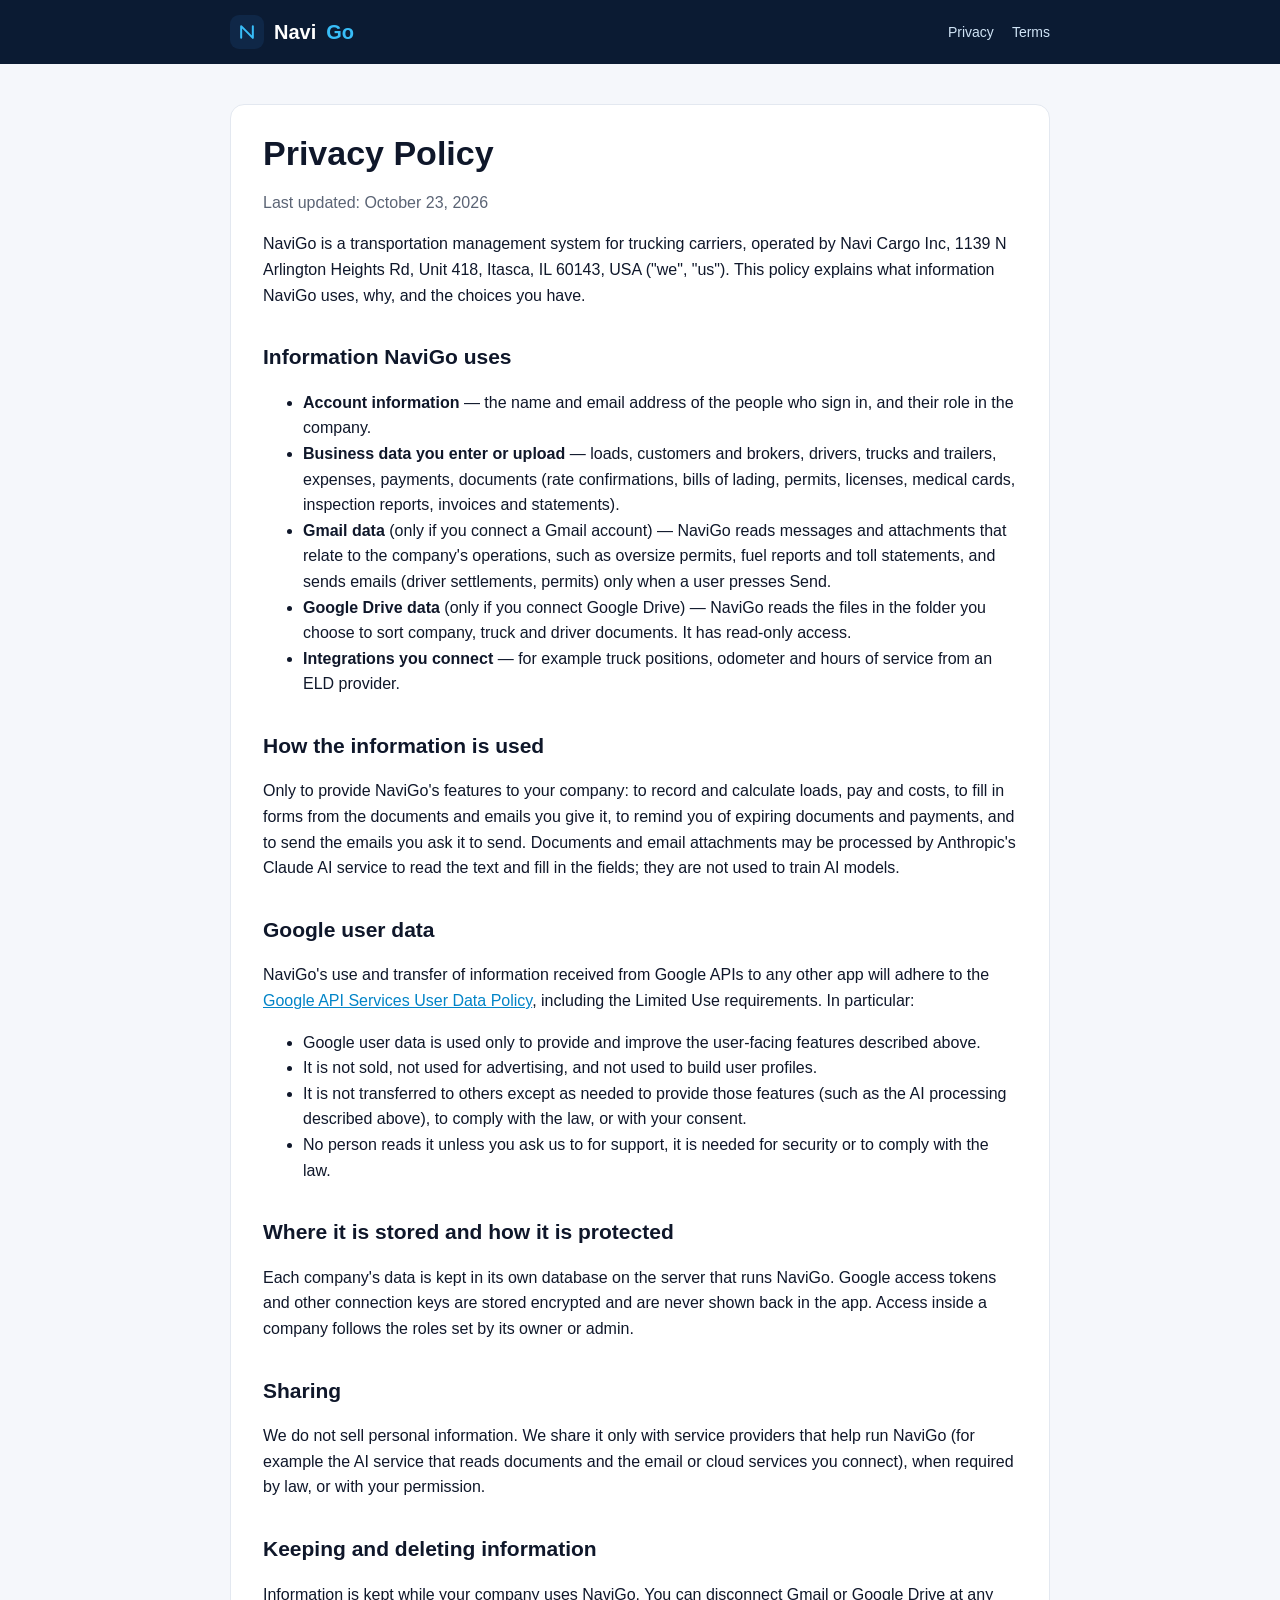
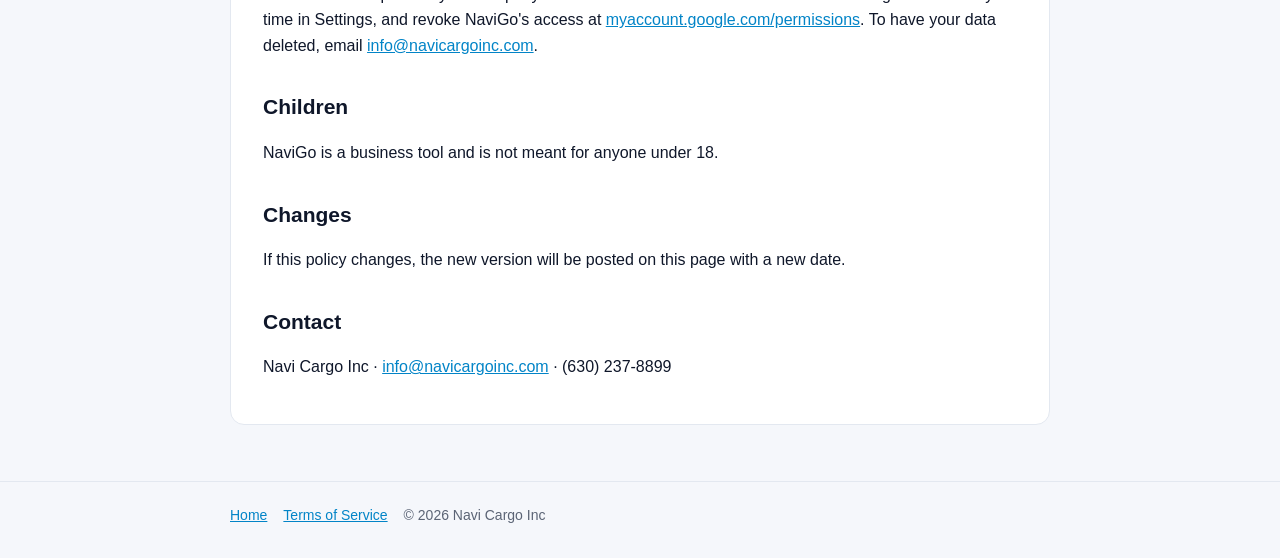
==== privacy.html @ f0b3c35f "NaviGo home page, Privacy Policy, Terms of Service Co-Authored-By: Claude Opus 5.5 <noreply@anthropi" ====
<!doctype html>
<html lang="en">
<head>
<meta charset="utf-8">
<meta name="viewport" content="width=device-width, initial-scale=1">
<title>NaviGo Privacy Policy</title>
<link rel="stylesheet" href="style.css">
</head>
<body>
<header><div class="wrap">
  <a class="brand" href="./"><span class="logo"><svg width="20" height="20" viewBox="0 0 24 24" fill="none" stroke="#38bdf8" stroke-width="2.4" stroke-linecap="round" stroke-linejoin="round"><path d="M5 19V5l14 14V5"/></svg></span>Navi<span>Go</span></a>
  <nav><a href="privacy.html">Privacy</a><a href="terms.html">Terms</a></nav>
</div></header>
<main><div class="wrap"><div class="doc">
  <h1>Privacy Policy</h1>
  <p class="muted">Last updated: October 23, 2026</p>

  <p>NaviGo is a transportation management system for trucking carriers, operated by Navi Cargo Inc, 1139 N Arlington Heights Rd, Unit 418, Itasca, IL 60143, USA ("we", "us"). This policy explains what information NaviGo uses, why, and the choices you have.</p>

  <h2>Information NaviGo uses</h2>
  <ul>
    <li><b>Account information</b> — the name and email address of the people who sign in, and their role in the company.</li>
    <li><b>Business data you enter or upload</b> — loads, customers and brokers, drivers, trucks and trailers, expenses, payments, documents (rate confirmations, bills of lading, permits, licenses, medical cards, inspection reports, invoices and statements).</li>
    <li><b>Gmail data</b> (only if you connect a Gmail account) — NaviGo reads messages and attachments that relate to the company's operations, such as oversize permits, fuel reports and toll statements, and sends emails (driver settlements, permits) only when a user presses Send.</li>
    <li><b>Google Drive data</b> (only if you connect Google Drive) — NaviGo reads the files in the folder you choose to sort company, truck and driver documents. It has read-only access.</li>
    <li><b>Integrations you connect</b> — for example truck positions, odometer and hours of service from an ELD provider.</li>
  </ul>

  <h2>How the information is used</h2>
  <p>Only to provide NaviGo's features to your company: to record and calculate loads, pay and costs, to fill in forms from the documents and emails you give it, to remind you of expiring documents and payments, and to send the emails you ask it to send. Documents and email attachments may be processed by Anthropic's Claude AI service to read the text and fill in the fields; they are not used to train AI models.</p>

  <h2>Google user data</h2>
  <p>NaviGo's use and transfer of information received from Google APIs to any other app will adhere to the <a href="https://developers.google.com/terms/api-services-user-data-policy">Google API Services User Data Policy</a>, including the Limited Use requirements. In particular:</p>
  <ul>
    <li>Google user data is used only to provide and improve the user-facing features described above.</li>
    <li>It is not sold, not used for advertising, and not used to build user profiles.</li>
    <li>It is not transferred to others except as needed to provide those features (such as the AI processing described above), to comply with the law, or with your consent.</li>
    <li>No person reads it unless you ask us to for support, it is needed for security or to comply with the law.</li>
  </ul>

  <h2>Where it is stored and how it is protected</h2>
  <p>Each company's data is kept in its own database on the server that runs NaviGo. Google access tokens and other connection keys are stored encrypted and are never shown back in the app. Access inside a company follows the roles set by its owner or admin.</p>

  <h2>Sharing</h2>
  <p>We do not sell personal information. We share it only with service providers that help run NaviGo (for example the AI service that reads documents and the email or cloud services you connect), when required by law, or with your permission.</p>

  <h2>Keeping and deleting information</h2>
  <p>Information is kept while your company uses NaviGo. You can disconnect Gmail or Google Drive at any time in Settings, and revoke NaviGo's access at <a href="https://myaccount.google.com/permissions">myaccount.google.com/permissions</a>. To have your data deleted, email <a href="mailto:info@navicargoinc.com">info@navicargoinc.com</a>.</p>

  <h2>Children</h2>
  <p>NaviGo is a business tool and is not meant for anyone under 18.</p>

  <h2>Changes</h2>
  <p>If this policy changes, the new version will be posted on this page with a new date.</p>

  <h2>Contact</h2>
  <p>Navi Cargo Inc · <a href="mailto:info@navicargoinc.com">info@navicargoinc.com</a> · (630) 237-8899</p>
</div></div></main>
<footer><div class="wrap"><a href="./">Home</a><a href="terms.html">Terms of Service</a><span>© 2026 Navi Cargo Inc</span></div></footer>
</body>
</html>
---- style.css ----
:root {
  --bg: #f5f7fb; --card: #ffffff; --text: #0f172a; --muted: #5b6475; --line: #e3e8f0; --accent: #0284c7; --navy: #0b1b33;
}
@media (prefers-color-scheme: dark) {
  :root { --bg: #0b1220; --card: #111a2c; --text: #e6ebf3; --muted: #9aa6b8; --line: #22304a; --accent: #38bdf8; }
}
* { box-sizing: border-box; }
body { margin: 0; background: var(--bg); color: var(--text); font: 16px/1.6 -apple-system, BlinkMacSystemFont, "Segoe UI", Inter, Roboto, sans-serif; }
header { background: var(--navy); color: #fff; }
.wrap { max-width: 860px; margin: 0 auto; padding: 0 20px; }
header .wrap { display: flex; align-items: center; justify-content: space-between; height: 64px; gap: 16px; }
.brand { display: flex; align-items: center; gap: 10px; color: #fff; text-decoration: none; font-weight: 700; font-size: 20px; }
.brand span { color: #38bdf8; }
.logo { width: 34px; height: 34px; border-radius: 9px; background: #0f2747; display: grid; place-items: center; }
nav a { color: #cfe3f5; text-decoration: none; margin-left: 18px; font-size: 14px; }
nav a:hover { color: #fff; }
main { padding: 40px 0 56px; }
h1 { font-size: 34px; line-height: 1.2; margin: 0 0 12px; }
h2 { font-size: 21px; margin: 32px 0 8px; }
p, li { color: var(--text); }
.lead { font-size: 19px; color: var(--muted); max-width: 640px; }
.muted { color: var(--muted); }
.grid { display: grid; grid-template-columns: repeat(auto-fit, minmax(240px, 1fr)); gap: 14px; margin-top: 28px; }
.card { background: var(--card); border: 1px solid var(--line); border-radius: 14px; padding: 18px 20px; }
.card h3 { margin: 0 0 6px; font-size: 16px; }
.card p { margin: 0; color: var(--muted); font-size: 14.5px; }
.doc { background: var(--card); border: 1px solid var(--line); border-radius: 14px; padding: 28px 32px; }
a { color: var(--accent); }
footer { border-top: 1px solid var(--line); padding: 22px 0 32px; font-size: 14px; color: var(--muted); }
footer a { margin-right: 16px; }
@media (max-width: 600px) {
  h1 { font-size: 27px; }
  .doc { padding: 20px 18px; }
  nav a { margin-left: 12px; }
}
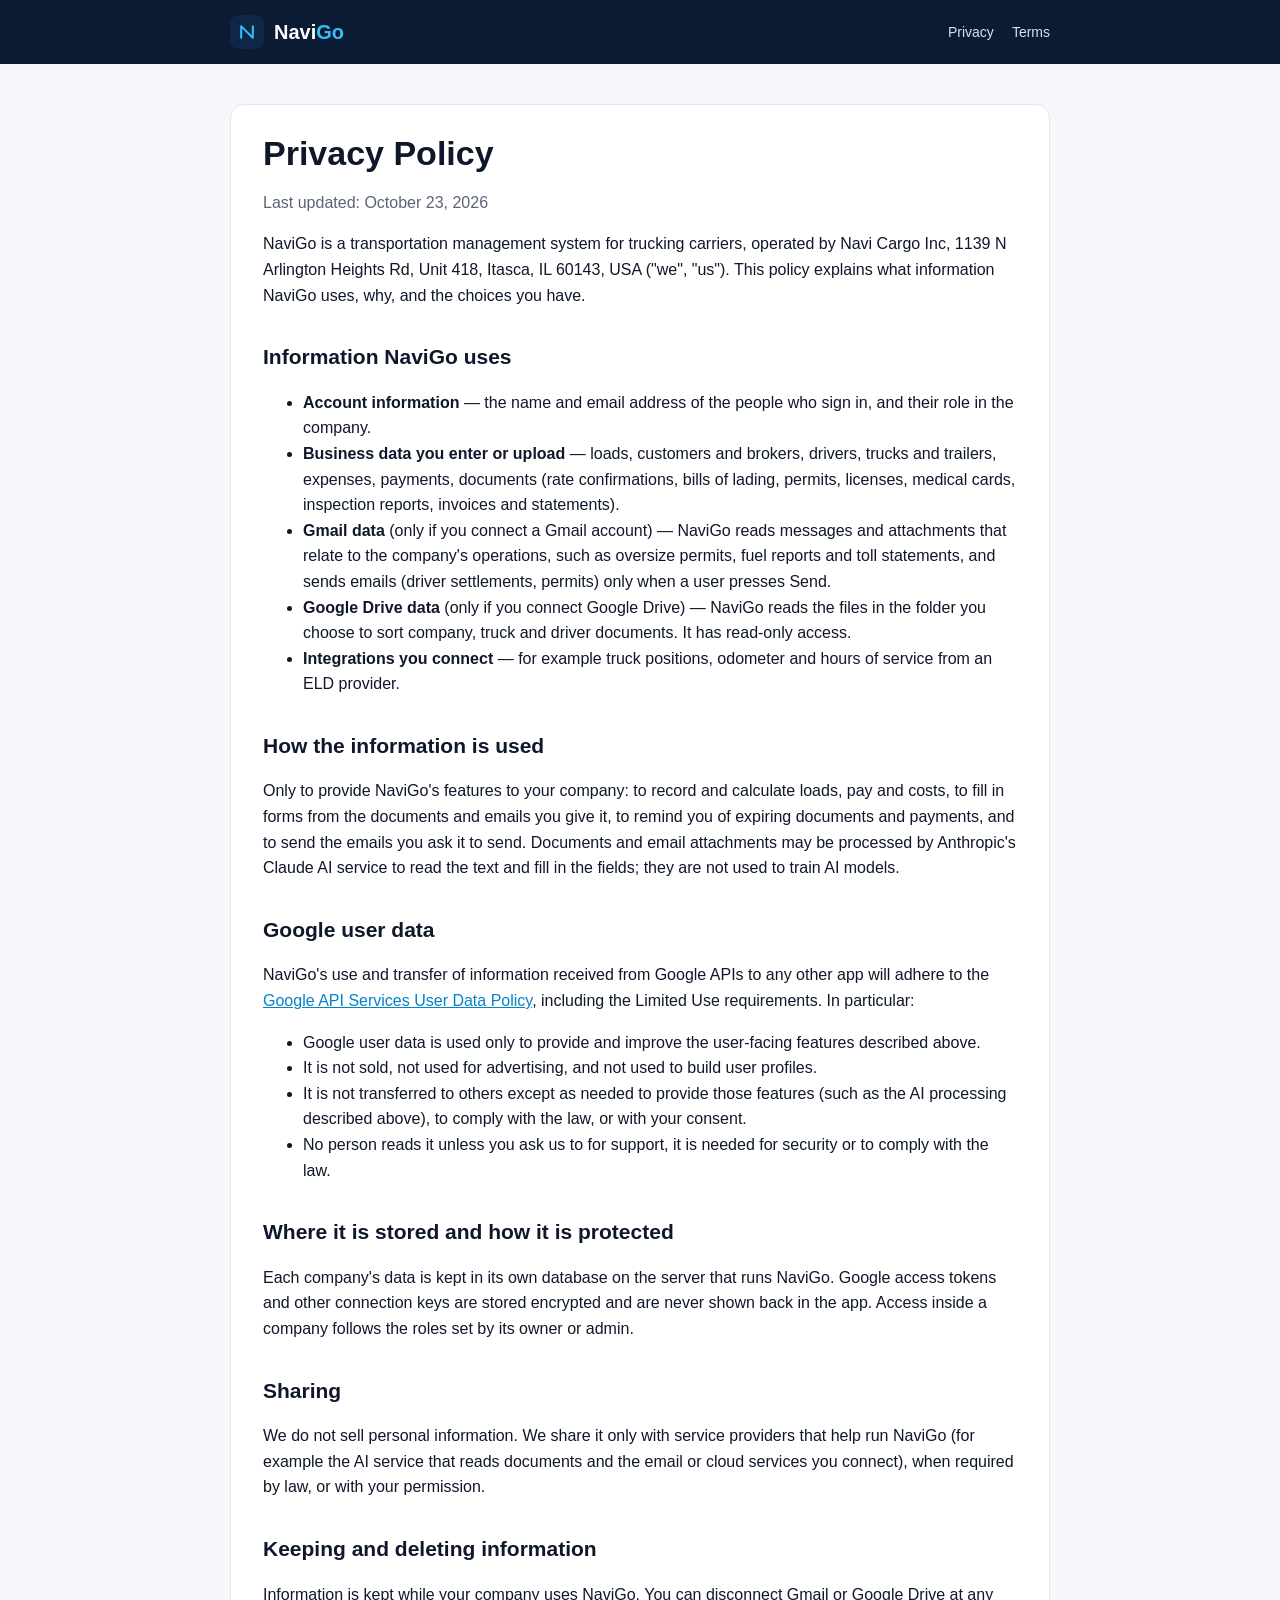
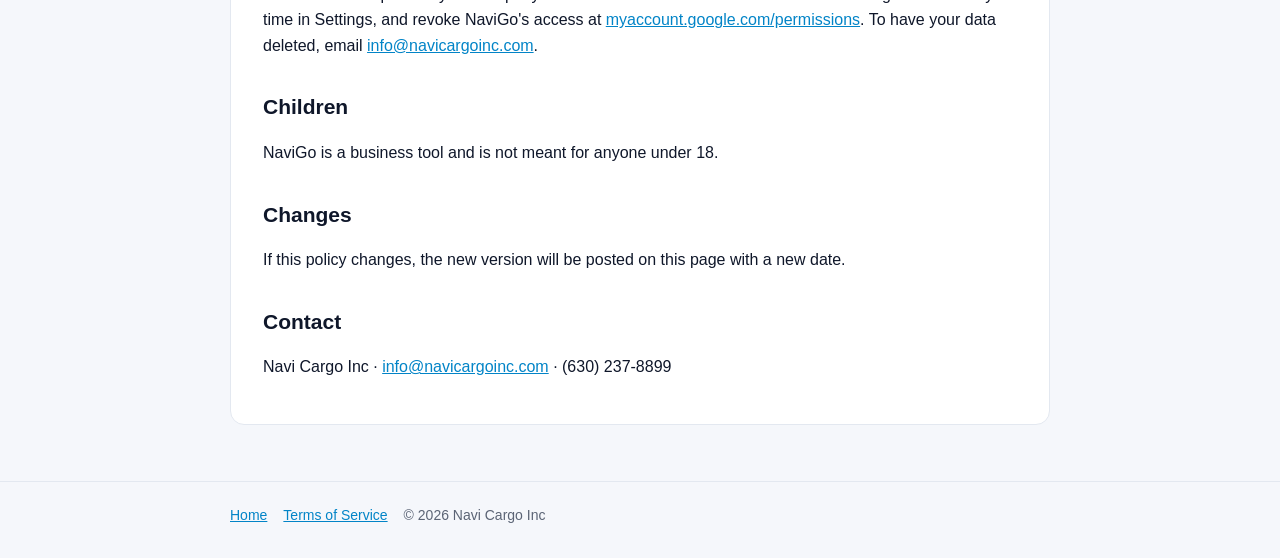
==== commit 76a3a258: "Logo: one word" ====
--- a/privacy.html
+++ b/privacy.html
@@ -8,7 +8,7 @@
 </head>
 <body>
 <header><div class="wrap">
-  <a class="brand" href="./"><span class="logo"><svg width="20" height="20" viewBox="0 0 24 24" fill="none" stroke="#38bdf8" stroke-width="2.4" stroke-linecap="round" stroke-linejoin="round"><path d="M5 19V5l14 14V5"/></svg></span>Navi<span>Go</span></a>
+  <a class="brand" href="./"><span class="logo"><svg width="20" height="20" viewBox="0 0 24 24" fill="none" stroke="#38bdf8" stroke-width="2.4" stroke-linecap="round" stroke-linejoin="round"><path d="M5 19V5l14 14V5"/></svg></span><b>Navi<span>Go</span></b></a>
   <nav><a href="privacy.html">Privacy</a><a href="terms.html">Terms</a></nav>
 </div></header>
 <main><div class="wrap"><div class="doc">
